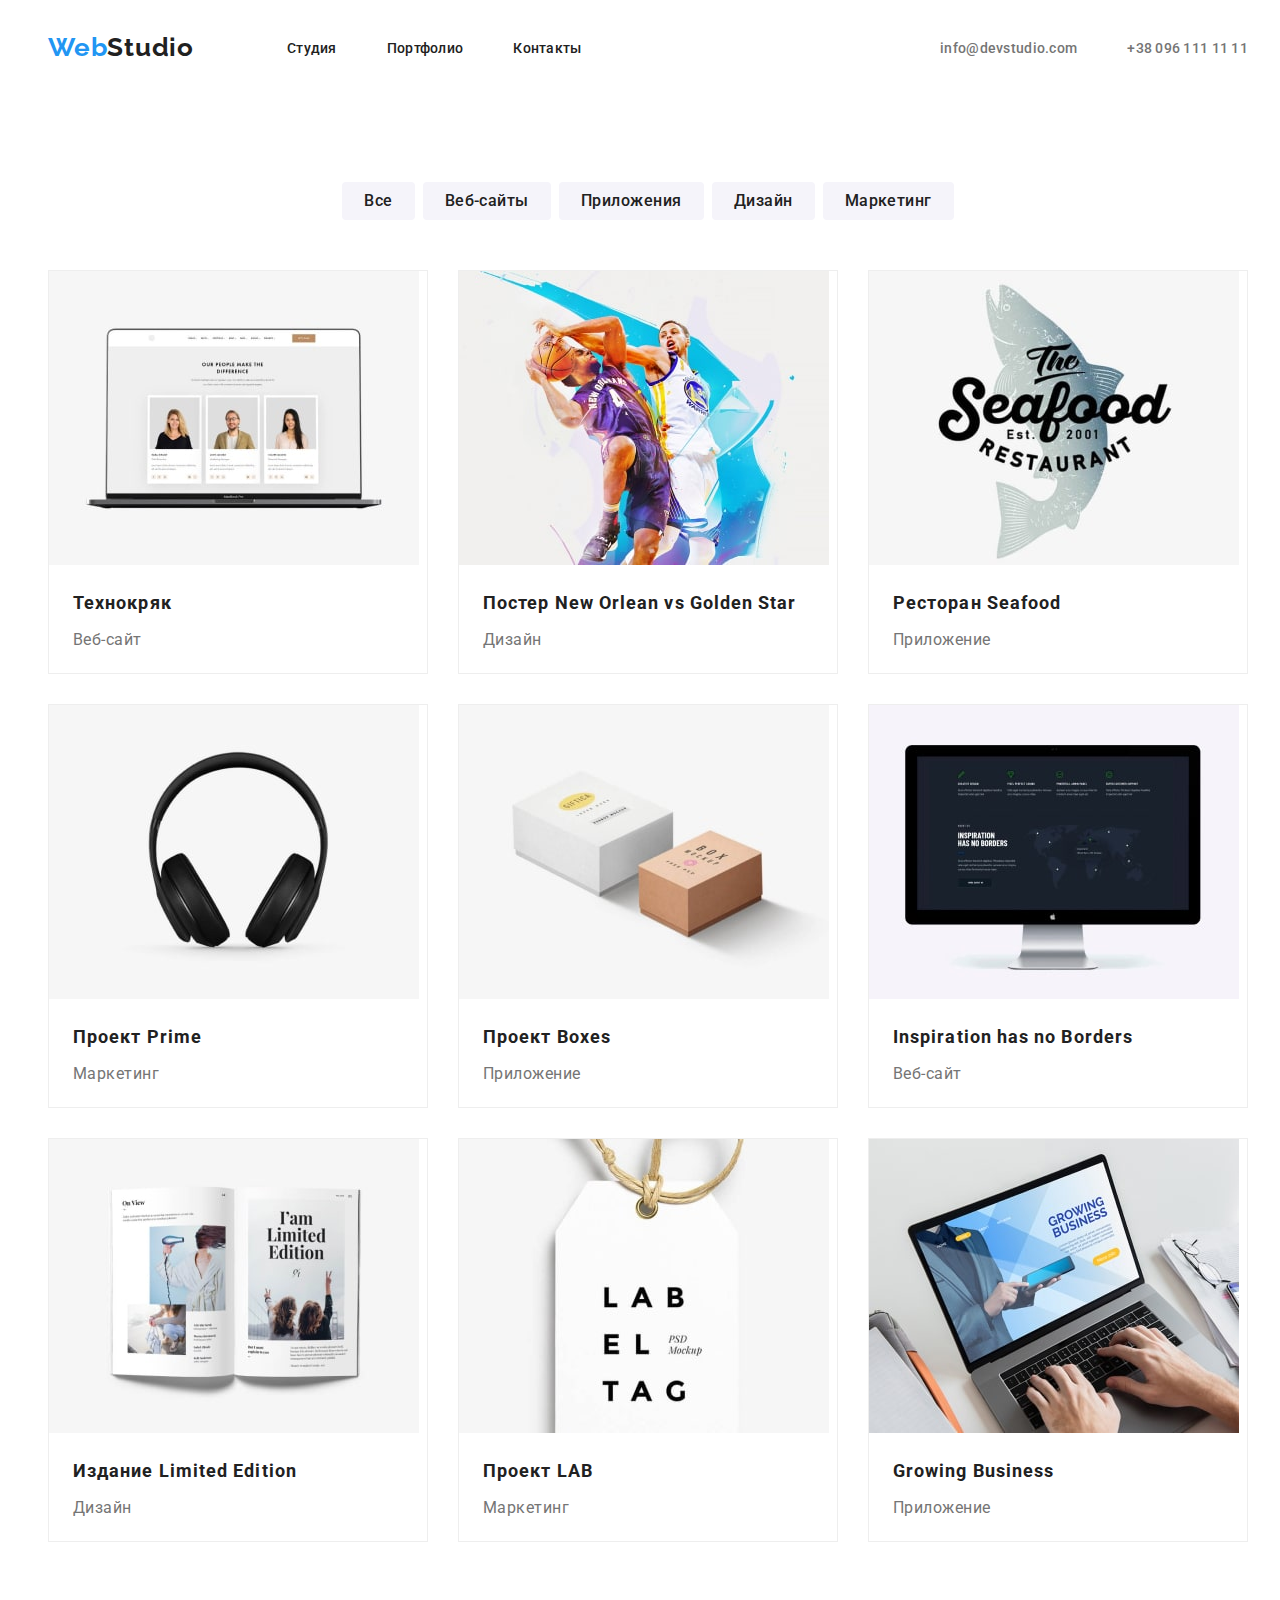
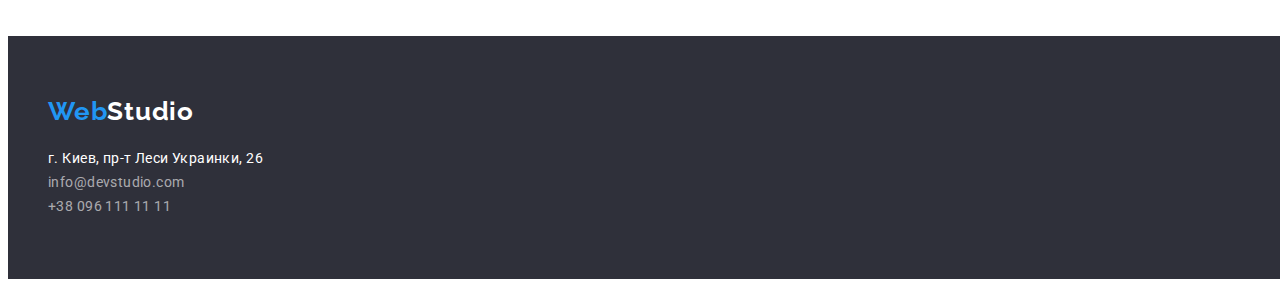
==== portfolio.html @ 4365dc34 "домашка" ====
<!DOCTYPE html>
<html lang="ru">

<head>
    <meta charset="UTF-8">
    <meta http-equiv="X-UA-Compatible" content="IE=edge">
    <meta name="viewport" content="width=device-width, initial-scale=1.0">
    <title>Портфолио</title>

    <link rel="preconnect" href="https://fonts.googleapis.com">
    <link rel="preconnect" href="https://fonts.gstatic.com" crossorigin>
    <link href="https://fonts.googleapis.com/css2?family=Raleway:wght@700&family=Roboto:wght@400;500;700;900&display=swap"
        rel="stylesheet">

    <link rel="stylesheet" href="https://cdnjs.cloudflare.com/ajax/libs/modern-normalize/1.1.0/modern-normalize.min.css" integrity="sha512-wpPYUAdjBVSE4KJnH1VR1HeZfpl1ub8YT/NKx4PuQ5NmX2tKuGu6U/JRp5y+Y8XG2tV+wKQpNHVUX03MfMFn9Q==" crossorigin="anonymous" referrerpolicy="no-referrer" />

    <link rel="stylesheet" href="./css/styles.css">
 
</head>

<body>

    <!-- Header part -->

    <header>

        <div class="container header-container">
            
             <nav class="main-block">
                
                 <a href="./index.html" class="main-block-logo main-logo"><span class="logo-word">Web</span>Studio</a>
 
                 <ul class="top-menu">
                     <li class="top-menu-item"> <a href="./index.html" class="top-menu-link">Студия</a> </li>
                     <li class="top-menu-item"> <a href="./portfolio.html" class="top-menu-link">Портфолио</a> </li>
                     <li class="top-menu-item"> <a href="#contacts" class="top-menu-link">Контакты</a> </li>
                 </ul>
 
             </nav>
 
                 <ul class="main-block-contacts">
                     
                     <li class="main-contacts email">
                         <a href="mailto:info@devstudio.com" class="main-block-contacts-link">info@devstudio.com</a> 
                     </li>
 
                     <li class="main-contacts tel">
                         <a href="tel:+380961111111" class="main-block-contacts-link">+38 096 111 11 11</a>
                     </li>
 
                 </ul>
 
         </div>
 
     </header>   


    <main>
        
            <section class="portfolio-section">

                <div  class="container">

                    <ul class="main-filter-list list">
                        <li class="main-filter-button">
                            <button type="button" class="main-filter-item">Все</button>
                        </li>
                        <li class="main-filter-button">
                            <button type="button" class="main-filter-item">Веб-сайты</button>
                        </li>
                        <li class="main-filter-button">
                            <button type="button" class="main-filter-item">Приложения</button>
                        </li>
                        <li class="main-filter-button">
                            <button type="button" class="main-filter-item">Дизайн</button>
                        </li>
                        <li class="main-filter-button">
                            <button type="button" class="main-filter-item">Маркетинг</button>
                        </li>
                    </ul>

                <h2 class="visually-hidden">Галерея</h2>

                    <ul class="portfolio-section-list list">
                        <li class="portfolio-section-item">
                            <a href="#">
                                <img src="./images/portfolio/img-1.jpg" alt="страница сайта" width="370" height="294">
                            </a>
                            <h3 class="portfolio-section-title">Технокряк</h3>
                            <p class="portfolio-section-text">Веб-сайт</p>
                        </li>

                        <li class="portfolio-section-item">
                            <a href="#">
                                <img src="./images/portfolio/img-2.jpg" alt="баскетболисты" width="370" height="294">
                            </a>
                            <h3 class="portfolio-section-title">Постер <span lang="en">New Orlean vs Golden Star</span></h3>
                            <p class="portfolio-section-text">Дизайн</p>
                        </li>

                        <li class="portfolio-section-item">
                            <a href="#">
                                <img src="./images/portfolio/img-3.jpg" alt="логотип ресторана" width="370" height="294">
                            </a>
                            <h3 class="portfolio-section-title">Ресторан <span lang="en">Seafood</span></h3>
                            <p class="portfolio-section-text">Приложение</p>
                        </li>
                        <li class="portfolio-section-item">
                            <a href="#">
                                <img src="./images/portfolio/img-4.jpg" alt="наушники" width="370" height="294">
                            </a>
                            <h3 class="portfolio-section-title">Проект <span lang="en">Prime</span></h3>
                            <p class="portfolio-section-text">Маркетинг</p>
                        </li>
                        <li class="portfolio-section-item">
                            <a href="#">
                                <img src="./images/portfolio/img-5.jpg" alt="бумажные коробочки" width="370" height="294">
                            </a>
                            <h3 class="portfolio-section-title">Проект <span lang="en">Boxes</span></h3>
                            <p class="portfolio-section-text">Приложение</p>
                        </li>
                        <li class="portfolio-section-item">
                            <a href="#">
                                <img src="./images/portfolio/img-6.jpg" alt="монитор" width="370" height="294">
                            </a>
                            <h3 class="portfolio-section-title" lang="en">Inspiration has no Borders</h3>
                            <p class="portfolio-section-text">Веб-сайт</p>
                        </li>
                        <li class="portfolio-section-item">
                            <a href="#">
                                <img src="./images/portfolio/img-7.jpg" alt="журнал" width="370" height="294">
                            </a>
                            <h3 class="portfolio-section-title">Издание <span lang="en">Limited Edition</span></h3>
                            <p class="portfolio-section-text">Дизайн</p>
                        </li>
                        <li class="portfolio-section-item">
                            <a href="#">
                                <img src="./images/portfolio/img-8.jpg" alt="бирка" width="370" height="294">
                            </a>
                            <h3 class="portfolio-section-title">Проект <span lang="en">LAB</span></h3>
                            <p class="portfolio-section-text">Маркетинг</p>
                        </li>
                        <li class="portfolio-section-item">
                            <a href="#">
                                <img src="./images/portfolio/img-9.jpg" alt="печатают на ноутбуке" width="370" height="294">
                            </a>
                            <h3 class="portfolio-section-title" lang="en">Growing Business</h3>
                            <p class="portfolio-section-text">Приложение</p>
                        </li>
                    </ul>

                </div>

            </section>

    </main>

    <!-- Footer part -->

    <footer id="contacts">

        <div class="container footer-container">
            
                <a href="./index.html" class="footer-block-logo main-logo"><span class="logo-word">Web</span>Studio</a>
           
            <ul class="footer-contacts-list">
                <li><a href="https://goo.gl/maps/fc3wBNUTPfA8hGUh7" class="footer-contacts-item adress">г. Киев, пр-т Леси Украинки, 26</a></li>
                <li><a href="mailto:info@devstudio.com" class="footer-contacts-item">info@devstudio.com</a></li>
                <li><a href="tel:+380961111111" class="footer-contacts-item">+38 096 111 11 11</a></li>
            </ul>

        </div>
                
    </footer>


</body>

</html>
---- css/styles.css ----
:root {
  --main-text-color: #212121;
  --second-text-color: #757575;
  --third-text-color: #ffffff;
  --main-background-color: #ffffff;
  --accent-color: #2196f3;
  --main-link-color: #757575;
  --portfolio-filter-color: #f5f4fa;
}

 /* Reset */

p,
h1,
h2,
h3,
h4,
h5,
h6 {
  margin: 0;
}

button {
  font-family: inherit;
  cursor: pointer;
}

ul {
  margin: 0;
  padding: 0;
  list-style: none;
}

img {
  display: block;
  max-width: 100%;
  height: auto;
}

/* Main Style */

.container {
  width: 1200px;
  padding-left: 15px;
  padding-right: 15px;
  margin: 0 auto;
}

.main-logo {
  font-family: "Raleway", sans-serif;
  font-weight: 700;
  font-size: 26px;
  line-height: 1.19;
  letter-spacing: 0.03em;
  text-decoration: none;
}

body {
  width: 100%;
  font-family: "Roboto", sans-serif;
  color: var(--main-text-color);
  text-decoration: none;
}

header {
  padding-top: 24px;
  padding-bottom: 25px;
}

.header-container {
  display: flex;
  align-items: center;
}

.main-block {
  display: flex;
  align-items: center;
}

.main-block-logo {
  color: var(--main-text-color);
  margin-right: 93px;
}

.logo-word {
  color: var(--accent-color);
}

.top-menu {
  text-decoration: none;
  list-style: none;
  display: flex;
}

.top-menu-item {
  margin-right: 50px;
}

.top-menu-item:last-child {
  margin-right: 0;
} 


.top-menu-link {
  font-family: "Roboto";
  font-weight: 500;
  font-size: 14px;
  line-height: 1.14;
  letter-spacing: 0.02em;
  color: var(--main-text-color);
  text-decoration: none;
  
}

.top-menu-link:hover,
.top-menu-link:focus {
  color: var(--accent-color);
}

.main-block-contacts {
  text-decoration: none;
  list-style: none;
  display: flex;
  margin-left: auto;
}

.main-block-contacts-link {
  font-style: normal;
  font-weight: 500;
  font-size: 14px;
  line-height: 1.14;
  letter-spacing: 0.02em;
  color: var(--main-link-color);
  text-decoration: none;
}

.main-block-contacts-link:hover,
.main-block-contacts-link:focus {
  color: var(--accent-color);
}

.email {
  margin-right: 50px;
}


/* Hero section */



.hero {
  width: 100%;
  left: 0px;
  top: 80px;
  background-color: #2f303a;
  /* padding: 200px 452px; */
}

.hero-section {
  padding: 200px;
}

.hero-text {
  font-weight: 900;
  font-size: 44px;
  line-height: 1.36;
  text-align: center;
  letter-spacing: 0.06em;
  text-transform: uppercase;
  color: var(--third-text-color);
  margin-right: auto;
  margin-left: auto;
  margin-bottom: 30px;
}

.button {
  width: 200px;
  height: 50px;
  left: 700px;
  top: 430px;
  background: var(--accent-color);
  box-shadow: 0px 4px 4px rgba(0, 0, 0, 0.15);
  border-radius: 4px;
  display: block;
  margin: 0 auto; 
}

.hero-section-btn {
  font-family: inherit;
  font-weight: bold;
  font-size: 16px;
  line-height: 1.88;
  align-items: center;
  text-align: center;
  letter-spacing: 0.06em;
  color: var(--third-text-color);
  cursor: pointer;
}

.button:hover {
  background: var(--main-background-color);
}

.hero-section-btn:hover {
  color: var(--main-text-color);
}

/* Properties section */

.visually-hidden {
  position: absolute;
  white-space: nowrap;
  width: 1px;
  height: 1px;
  overflow: hidden;
  border: 0;
  padding: 0;
  clip: rect(0 0 0 0);
  clip-path: inset(50%);
  margin: -1px;
}

.properties-section-list {
  list-style: none;
  padding-top: 94px;
  padding-bottom: 94px;
  display: flex;
  margin-right: -30px;
  margin-bottom: -30px;
}

.properties-section-item {
  flex-basis: calc(100% / 4 - 30px);
  margin-right: 30px;
  margin-bottom: 30px;
}

.properties-section-title {
  font-weight: 700;
  font-size: 14px;
  line-height: 1.14;
  letter-spacing: 0.03em;
  text-transform: uppercase;
  color: var(--main-text-color);
  margin-bottom: 10px;
}

.properties-section-text {
  min-width: 270px;
  font-size: 14px;
  line-height: 1.71;
  letter-spacing: 0.03em;
  color: var(--second-text-color);
}

/* Services section */

.services-section {
  margin-bottom: 94px;
}

.services-section-title {
  font-weight: 700;
  font-size: 36px;
  line-height: 1.17;
  letter-spacing: 0.03em;
  color: var(--main-text-color);
  text-align: center;
  margin-bottom: 50px;
}

.services-section-list {
  list-style: none;
  display: flex;
  margin-right: -30px;
  margin-bottom: -30px;
}

.services-section-item {
  flex-basis: calc(100% / 3 - 30px);
  margin-right: 30px;
  margin-bottom: 30px;
}

/* Team section */

.team-section {
  padding-top: 94px;
  padding-bottom: 94px;
}

.team-title {
  font-weight: 700;
  font-size: 36px;
  line-height: 1.17;
  letter-spacing: 0.03em;
  color: var(--main-text-color);
  text-align: center;
  margin-bottom: 50px;
}

.team-list {
  list-style: none;
  display: flex;
  margin-right: -30px;
  margin-bottom: -30px;
}

.team-item {
  flex-basis: calc(100% / 4 - 30px);
  margin-right: 30px;
  margin-bottom: 30px;
}

.team-member-photo {
   margin-bottom: 30px;
}

.team-member-name {
  font-weight: 500;
  font-size: 16px;
  line-height: 1.19;
  text-align: center;
  letter-spacing: 0.03em;
  color: var(--main-text-color);
  margin-bottom: 10px;
}

.team-member-profession {
  font-size: 16px;
  line-height: 1.19;
  text-align: center;
  letter-spacing: 0.03em;
  color: var(--second-text-color);
}

/* Footer section */

footer {
  left: 0px;
  background: #2f303a;
}

.footer-container {
padding-top: 60px;
padding-bottom: 60px;
}

.footer-block-logo {
  color: var(--third-text-color);
}

.footer-contacts-list {
  list-style: none;
  margin-top: 20px;
}

.footer-contacts-item {
  font-size: 14px;
  line-height: 1.71;
  text-decoration: none;
  letter-spacing: 0.03em;
  color: rgba(255, 255, 255, 0.6);
  margin-bottom: 9px;
}

.footer-contacts-item:last-child {
  margin-bottom: 0;
}

.adress {
  color: var(--third-text-color);
}

.footer-contacts-item:hover,
.footer-contacts-item:focus {
  color: var(--third-text-color);
}

/* Portfolio */

.list {
  list-style: none;
}

.main-filter-list {
  display: flex;
}

.main-filter-item {
  font-family: inherit;
  background: var(--portfolio-filter-color);
  color: var(--main-text-color);
  font-weight: 500;
  font-size: 16px;
  line-height: 1.62;
  text-align: center;
  letter-spacing: 0.03em;
  cursor: pointer;
  border-radius: 4px;
  border: 0;
  padding-top: 6px;
  padding-bottom: 6px;
  padding-right: 22px;
  padding-left: 22px;
}

.main-filter-item:hover,
.main-filter-item:focus {
  background: var(--accent-color);
  color: var(--third-text-color);
}

.portfolio-section {
  padding-top: 94px;
  padding-bottom: 94px;
}

.main-filter-list {
  margin-bottom: 50px;
  justify-content: center;

}

.main-filter-button {
  margin-right: 8px;
}

.main-filter-button:last-child {
  margin-right: 0px;
}

.portfolio-section-list {
  display: flex;
  flex-wrap: wrap;
  margin-right: -30px;
  margin-bottom: -30px;
}

.portfolio-section-item {
  width: 370px;
  height: 404px;
  left: 215px;
  top: 262px;
  background: #FFFFFF;
  border: 1px solid #EEEEEE;
  box-sizing: border-box;
  flex-basis: calc(100% / 3 - 30px);
  margin-right: 30px;
  margin-bottom: 30px;
}

.portfolio-section-title {
  font-size: 18px;
  line-height: 2;
  letter-spacing: 0.06em;
  color: var(--main-text-color);
  margin-top: 20px;
  margin-left: 24px;
  margin-bottom: 4px;
}

.portfolio-section-text {
  font-size: 16px;
  line-height: 1.87;
  letter-spacing: 0.03em;
  color: var(--second-text-color);
  margin-left: 24px;
  margin-bottom: 20px;
}
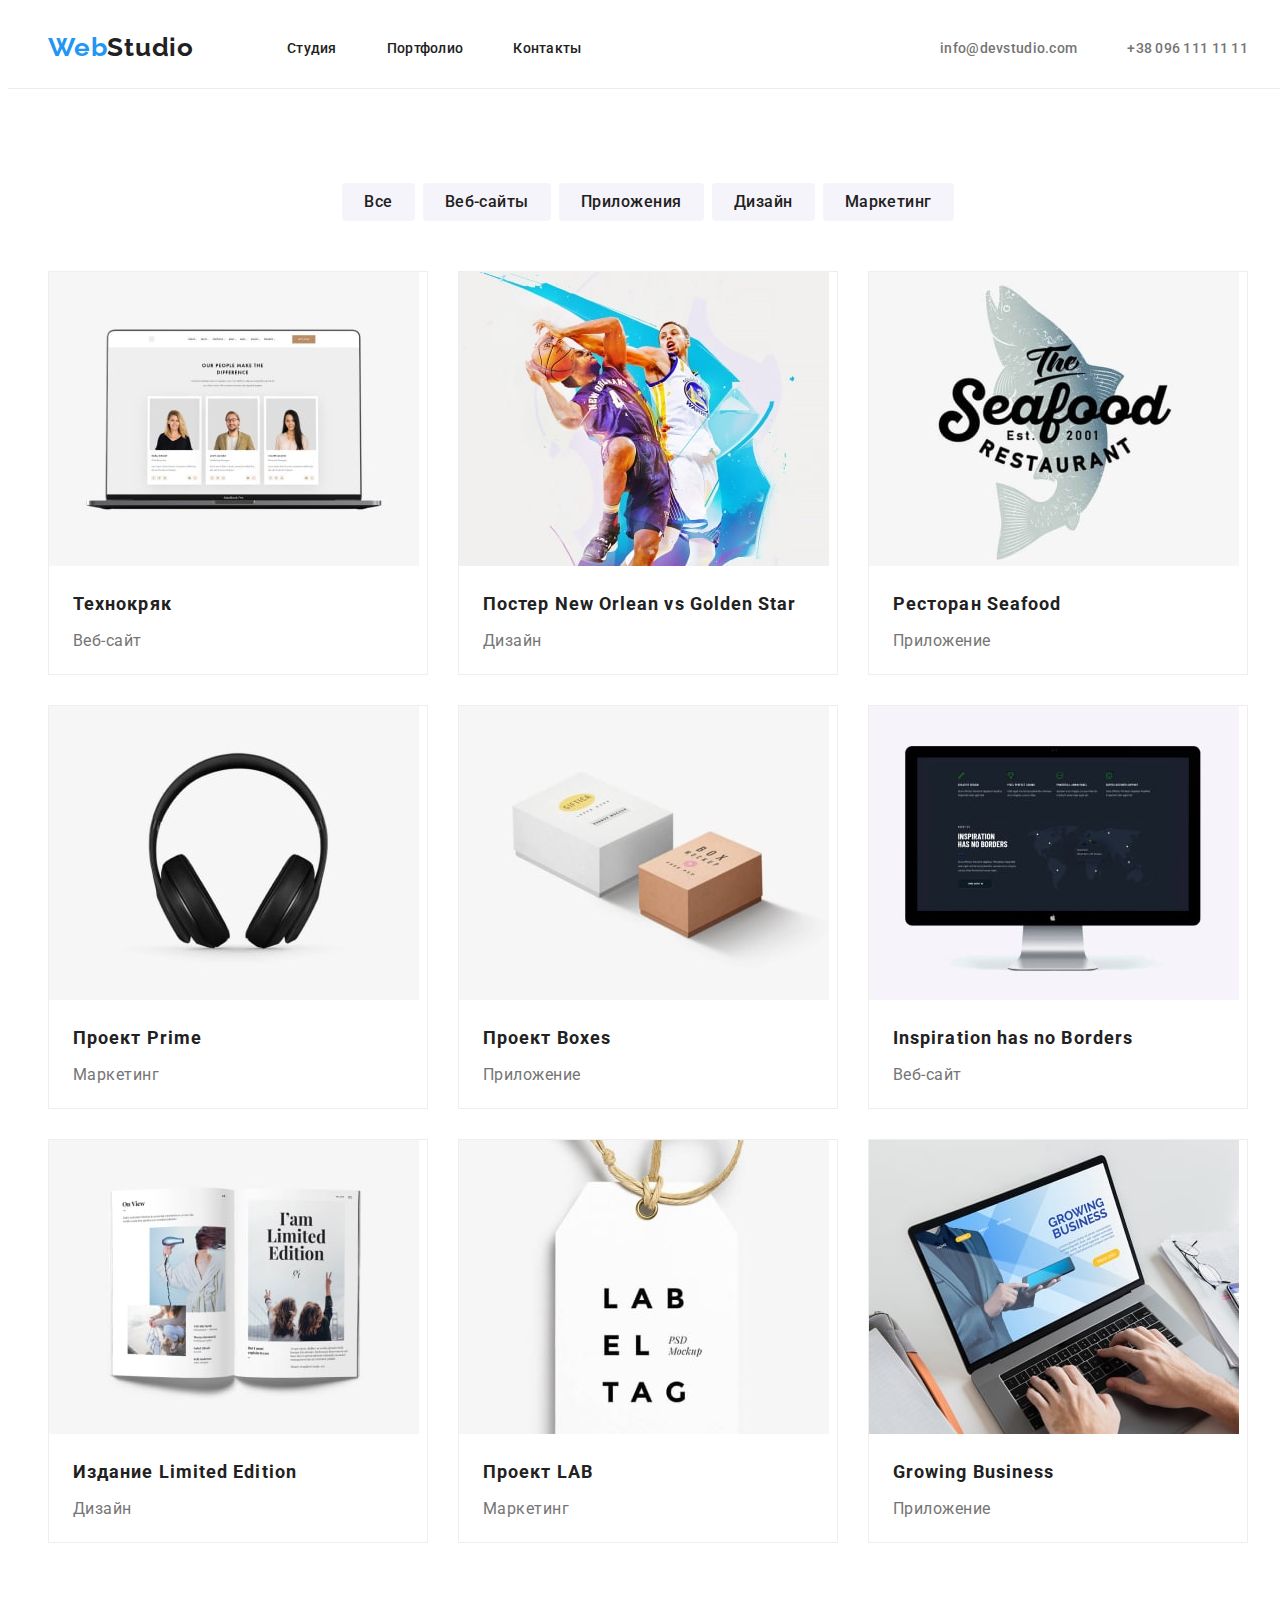
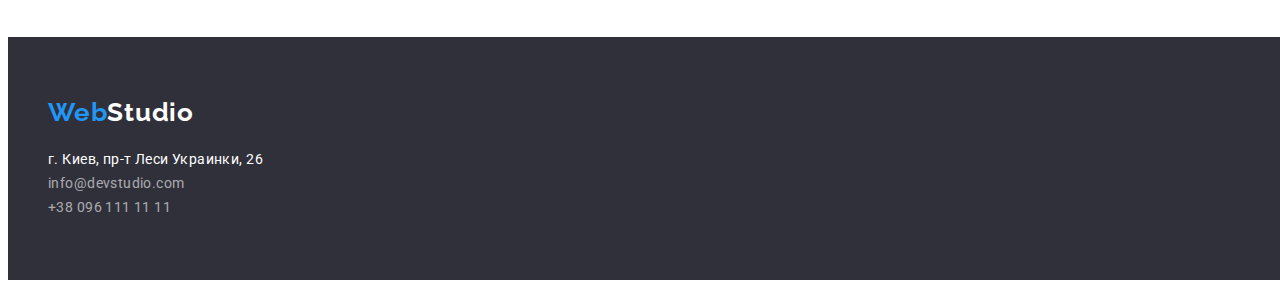
==== commit 8ffd070b: "добавляет последние изменения в дз" ====
--- a/portfolio.html
+++ b/portfolio.html
@@ -22,7 +22,7 @@
 
     <!-- Header part -->
 
-    <header>
+    <header class="portfolio-header">
 
         <div class="container header-container">
             
--- a/css/styles.css
+++ b/css/styles.css
@@ -220,10 +220,13 @@
   margin: -1px;
 }
 
-.properties-section-list {
-  list-style: none;
+.properties-section {
   padding-top: 94px;
   padding-bottom: 94px;
+}
+
+.properties-section-list {
+  list-style: none;
   display: flex;
   margin-right: -30px;
   margin-bottom: -30px;
@@ -256,7 +259,7 @@
 /* Services section */
 
 .services-section {
-  margin-bottom: 94px;
+  padding-bottom: 94px;
 }
 
 .services-section-title {
@@ -307,6 +310,14 @@
 }
 
 .team-item {
+  width: 270px;
+  height: 368px;
+  left: 215px;
+  top: 1635px;
+  background: var(--main-background-color);
+  box-shadow: 0px 1px 3px rgba(0, 0, 0, 0.12), 0px 1px 1px rgba(0, 0, 0, 0.14), 0px 2px 1px rgba(0, 0, 0, 0.2);
+  border-radius: 0px 0px 4px 4px;
+
   flex-basis: calc(100% / 4 - 30px);
   margin-right: 30px;
   margin-bottom: 30px;
@@ -378,6 +389,10 @@
 }
 
 /* Portfolio */
+
+.portfolio-header {
+  border-bottom: 1px solid #ECECEC;
+}
 
 .list {
   list-style: none;
@@ -442,7 +457,7 @@
   height: 404px;
   left: 215px;
   top: 262px;
-  background: #FFFFFF;
+  background: var(--main-background-color);
   border: 1px solid #EEEEEE;
   box-sizing: border-box;
   flex-basis: calc(100% / 3 - 30px);
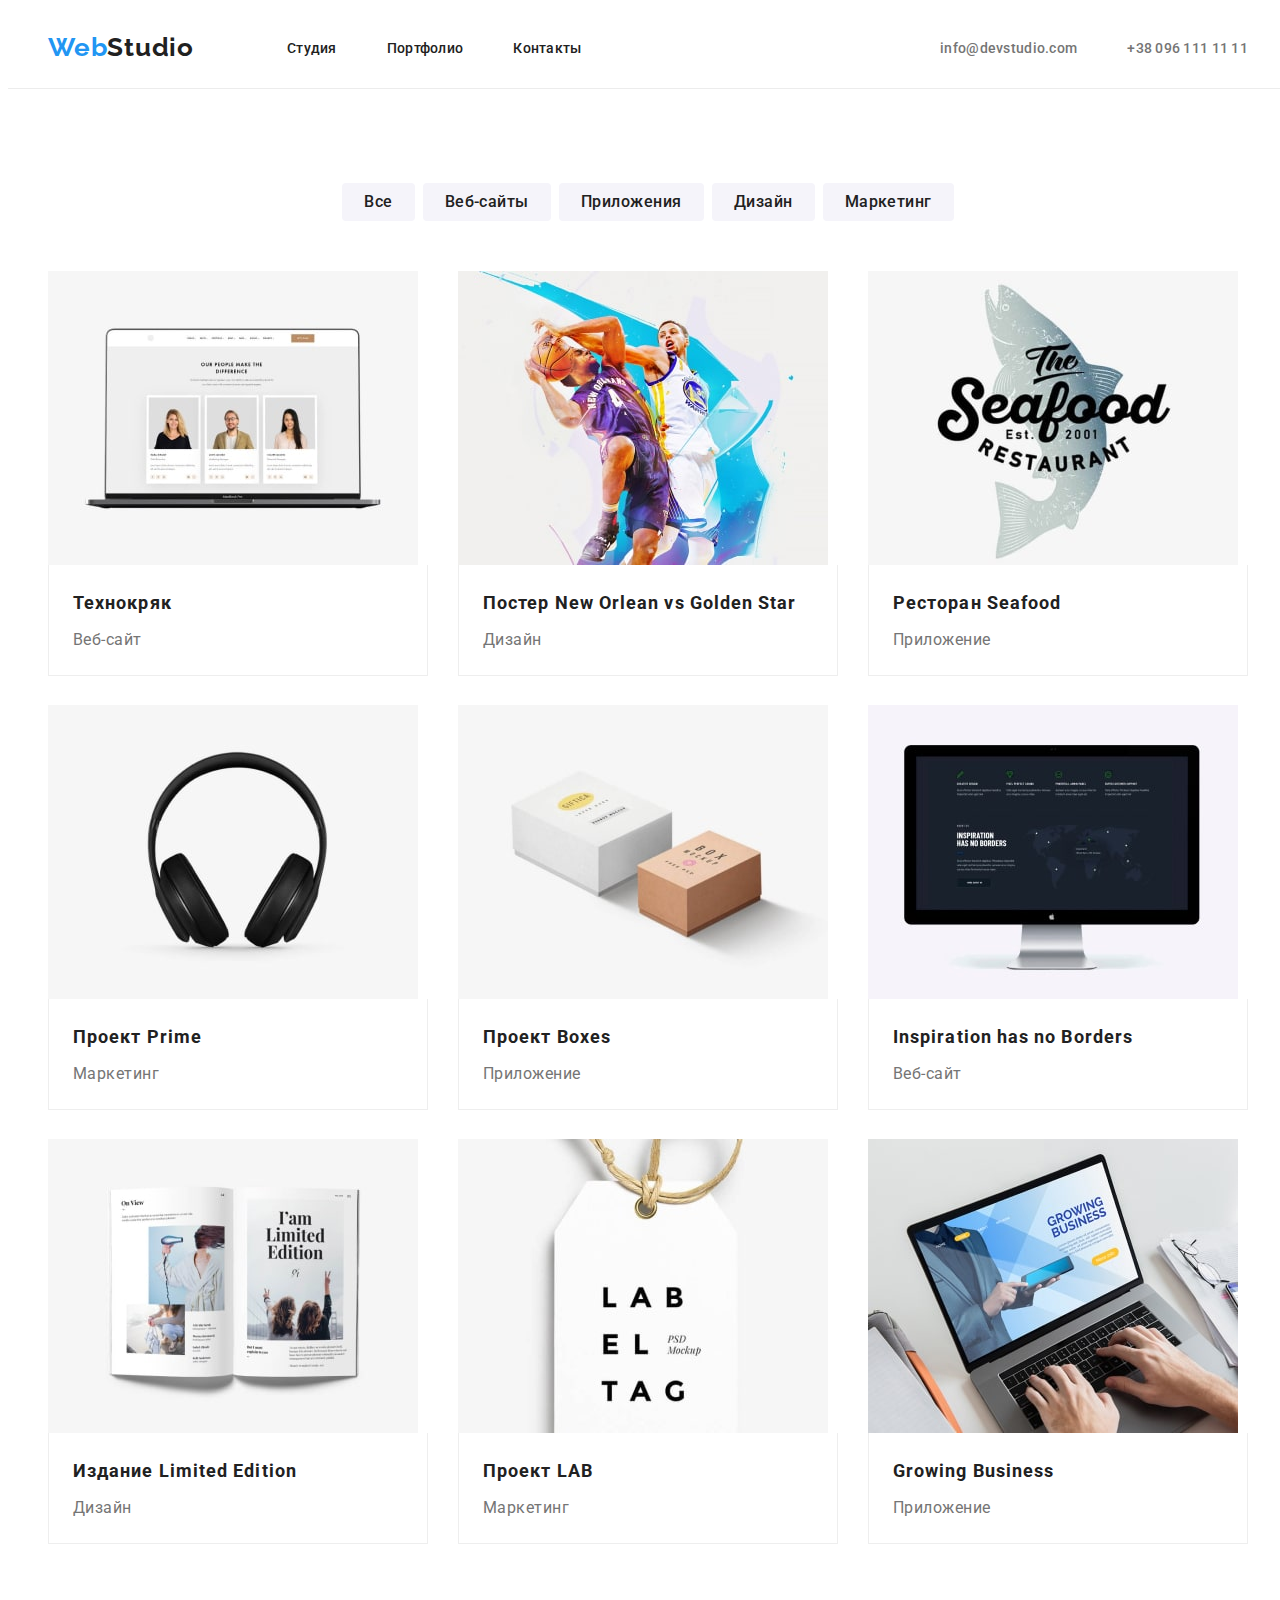
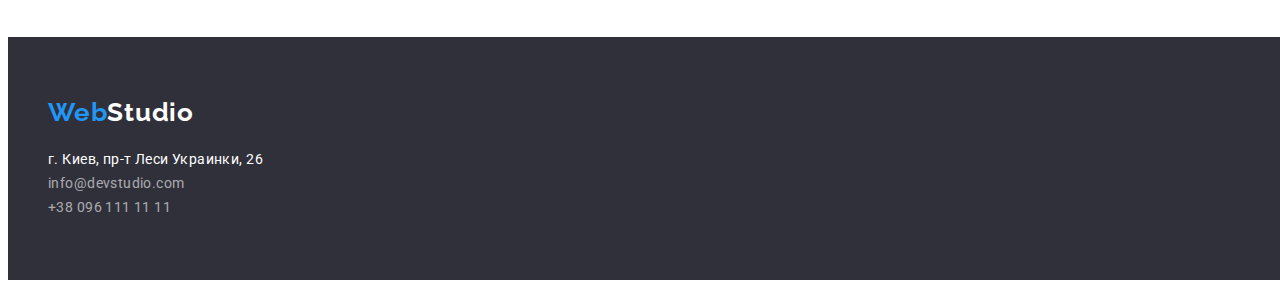
==== commit 24ef0b10: "доработки" ====
--- a/portfolio.html
+++ b/portfolio.html
@@ -84,68 +84,86 @@
                     <ul class="portfolio-section-list list">
                         <li class="portfolio-section-item">
                             <a href="#">
-                                <img src="./images/portfolio/img-1.jpg" alt="страница сайта" width="370" height="294">
+                                <img src="./images/portfolio/img-1.jpg" class="portfolio-img" alt="страница сайта" width="370" height="294">
                             </a>
-                            <h3 class="portfolio-section-title">Технокряк</h3>
-                            <p class="portfolio-section-text">Веб-сайт</p>
+                            <div class="p-item-name">
+                                <h3 class="portfolio-section-title">Технокряк</h3>
+                                <p class="portfolio-section-text">Веб-сайт</p>
+                            </div>
                         </li>
 
                         <li class="portfolio-section-item">
                             <a href="#">
-                                <img src="./images/portfolio/img-2.jpg" alt="баскетболисты" width="370" height="294">
+                                <img src="./images/portfolio/img-2.jpg" class="portfolio-img" alt="баскетболисты" width="370" height="294">
                             </a>
-                            <h3 class="portfolio-section-title">Постер <span lang="en">New Orlean vs Golden Star</span></h3>
-                            <p class="portfolio-section-text">Дизайн</p>
+                            <div class="p-item-name">
+                                <h3 class="portfolio-section-title">Постер <span lang="en">New Orlean vs Golden Star</span></h3>
+                                <p class="portfolio-section-text">Дизайн</p>
+                            </div>
                         </li>
 
                         <li class="portfolio-section-item">
                             <a href="#">
-                                <img src="./images/portfolio/img-3.jpg" alt="логотип ресторана" width="370" height="294">
+                                <img src="./images/portfolio/img-3.jpg" class="portfolio-img" alt="логотип ресторана" width="370" height="294">
                             </a>
-                            <h3 class="portfolio-section-title">Ресторан <span lang="en">Seafood</span></h3>
-                            <p class="portfolio-section-text">Приложение</p>
+                            <div class="p-item-name">
+                                <h3 class="portfolio-section-title">Ресторан <span lang="en">Seafood</span></h3>
+                                <p class="portfolio-section-text">Приложение</p>
+                            </div>
                         </li>
                         <li class="portfolio-section-item">
                             <a href="#">
                                 <img src="./images/portfolio/img-4.jpg" alt="наушники" width="370" height="294">
                             </a>
-                            <h3 class="portfolio-section-title">Проект <span lang="en">Prime</span></h3>
-                            <p class="portfolio-section-text">Маркетинг</p>
+                            <div class="p-item-name">
+                                <h3 class="portfolio-section-title">Проект <span lang="en">Prime</span></h3>
+                                <p class="portfolio-section-text">Маркетинг</p>
+                            </div>
                         </li>
                         <li class="portfolio-section-item">
                             <a href="#">
                                 <img src="./images/portfolio/img-5.jpg" alt="бумажные коробочки" width="370" height="294">
                             </a>
-                            <h3 class="portfolio-section-title">Проект <span lang="en">Boxes</span></h3>
-                            <p class="portfolio-section-text">Приложение</p>
+                            <div class="p-item-name">
+                                <h3 class="portfolio-section-title">Проект <span lang="en">Boxes</span></h3>
+                                <p class="portfolio-section-text">Приложение</p>
+                            </div>
                         </li>
                         <li class="portfolio-section-item">
                             <a href="#">
                                 <img src="./images/portfolio/img-6.jpg" alt="монитор" width="370" height="294">
                             </a>
-                            <h3 class="portfolio-section-title" lang="en">Inspiration has no Borders</h3>
-                            <p class="portfolio-section-text">Веб-сайт</p>
+                            <div class="p-item-name">
+                                <h3 class="portfolio-section-title" lang="en">Inspiration has no Borders</h3>
+                                <p class="portfolio-section-text">Веб-сайт</p>
+                            </div>
                         </li>
                         <li class="portfolio-section-item">
                             <a href="#">
                                 <img src="./images/portfolio/img-7.jpg" alt="журнал" width="370" height="294">
                             </a>
-                            <h3 class="portfolio-section-title">Издание <span lang="en">Limited Edition</span></h3>
-                            <p class="portfolio-section-text">Дизайн</p>
+                            <div class="p-item-name">
+                                <h3 class="portfolio-section-title">Издание <span lang="en">Limited Edition</span></h3>
+                                <p class="portfolio-section-text">Дизайн</p>
+                            </div>
                         </li>
                         <li class="portfolio-section-item">
                             <a href="#">
                                 <img src="./images/portfolio/img-8.jpg" alt="бирка" width="370" height="294">
                             </a>
-                            <h3 class="portfolio-section-title">Проект <span lang="en">LAB</span></h3>
-                            <p class="portfolio-section-text">Маркетинг</p>
+                            <div class="p-item-name">
+                                <h3 class="portfolio-section-title">Проект <span lang="en">LAB</span></h3>
+                                <p class="portfolio-section-text">Маркетинг</p>
+                            </div>
                         </li>
                         <li class="portfolio-section-item">
                             <a href="#">
                                 <img src="./images/portfolio/img-9.jpg" alt="печатают на ноутбуке" width="370" height="294">
                             </a>
-                            <h3 class="portfolio-section-title" lang="en">Growing Business</h3>
-                            <p class="portfolio-section-text">Приложение</p>
+                            <div class="p-item-name">
+                                <h3 class="portfolio-section-title" lang="en">Growing Business</h3>
+                                <p class="portfolio-section-text">Приложение</p>
+                            </div>
                         </li>
                     </ul>
 
--- a/css/styles.css
+++ b/css/styles.css
@@ -458,11 +458,22 @@
   left: 215px;
   top: 262px;
   background: var(--main-background-color);
-  border: 1px solid #EEEEEE;
-  box-sizing: border-box;
+  
   flex-basis: calc(100% / 3 - 30px);
   margin-right: 30px;
   margin-bottom: 30px;
+}
+
+.portfolio-img {
+margin-bottom: 0;
+}
+
+.p-item-name {
+  padding-top: 20px;
+  border-left: 1px solid #EEEEEE;
+  border-bottom: 1px solid #EEEEEE;
+  border-right: 1px solid #EEEEEE;
+  /* box-sizing: border-box; */
 }
 
 .portfolio-section-title {
@@ -470,7 +481,6 @@
   line-height: 2;
   letter-spacing: 0.06em;
   color: var(--main-text-color);
-  margin-top: 20px;
   margin-left: 24px;
   margin-bottom: 4px;
 }
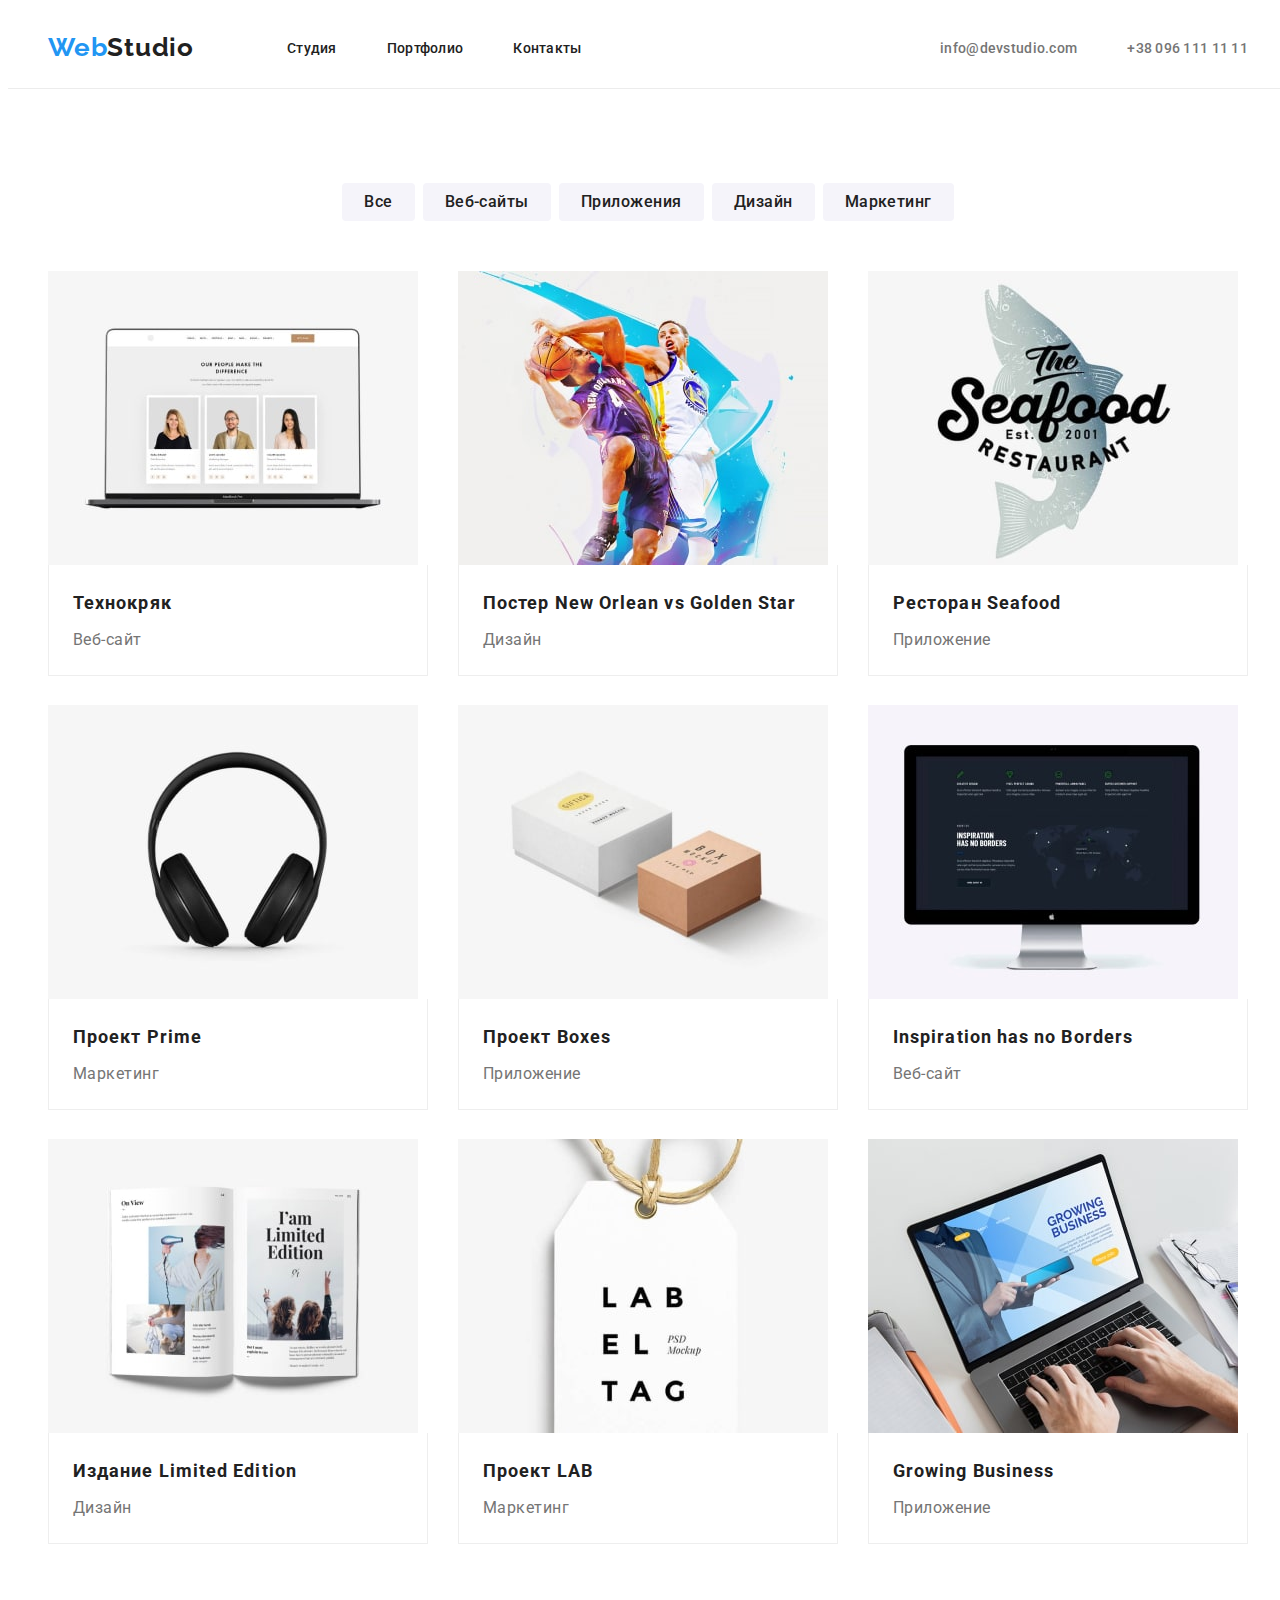
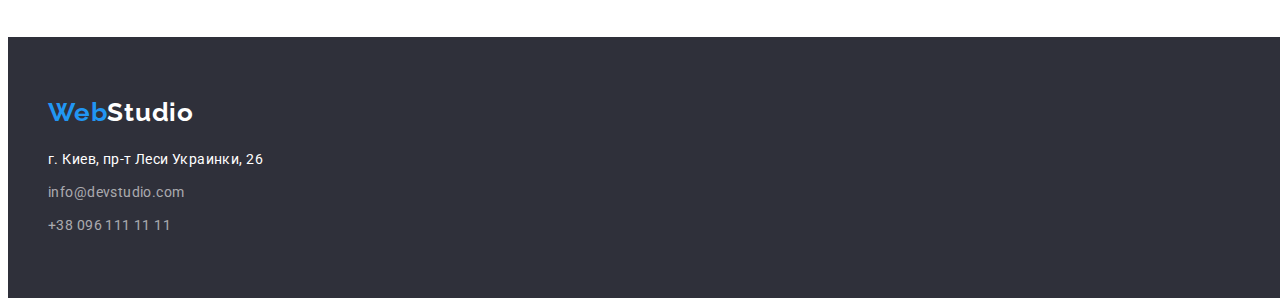
==== commit 52d1c2b9: "правки по ДЗ" ====
--- a/portfolio.html
+++ b/portfolio.html
@@ -175,23 +175,22 @@
 
     <!-- Footer part -->
 
-    <footer id="contacts">
+    <footer id="contacts" class="footer-container">
 
-        <div class="container footer-container">
+        <div class="container">
             
                 <a href="./index.html" class="footer-block-logo main-logo"><span class="logo-word">Web</span>Studio</a>
-           
+        
             <ul class="footer-contacts-list">
-                <li><a href="https://goo.gl/maps/fc3wBNUTPfA8hGUh7" class="footer-contacts-item adress">г. Киев, пр-т Леси Украинки, 26</a></li>
-                <li><a href="mailto:info@devstudio.com" class="footer-contacts-item">info@devstudio.com</a></li>
-                <li><a href="tel:+380961111111" class="footer-contacts-item">+38 096 111 11 11</a></li>
+                <li class="footer-contacts"><a href="https://goo.gl/maps/fc3wBNUTPfA8hGUh7" class="footer-contacts-item adress">г. Киев, пр-т Леси Украинки, 26</a></li>
+                <li class="footer-contacts"><a href="mailto:info@devstudio.com" class="footer-contacts-item">info@devstudio.com</a></li>
+                <li class="footer-contacts"><a href="tel:+380961111111" class="footer-contacts-item">+38 096 111 11 11</a></li>
             </ul>
 
         </div>
                 
-    </footer>
-
+        </footer>
 
 </body>
-
+    
 </html>--- a/css/styles.css
+++ b/css/styles.css
@@ -157,10 +157,12 @@
 }
 
 .hero-section {
-  padding: 200px;
+  padding-top: 200px;
+  padding-bottom: 200px;
 }
 
 .hero-text {
+  width: 696px;
   font-weight: 900;
   font-size: 44px;
   line-height: 1.36;
@@ -324,7 +326,13 @@
 }
 
 .team-member-photo {
-   margin-bottom: 30px;
+   /* margin-bottom: 30px; */
+}
+
+.team-member-info {
+  min-width: 151px;
+  padding-top: 30px;
+  padding-bottom: 30px;
 }
 
 .team-member-name {
@@ -366,17 +374,20 @@
   margin-top: 20px;
 }
 
+.footer-contacts {
+  margin-bottom: 9px;
+}
+
+.footer-contacts:last-child {
+  margin-bottom: 0;
+}
+
 .footer-contacts-item {
   font-size: 14px;
   line-height: 1.71;
   text-decoration: none;
   letter-spacing: 0.03em;
   color: rgba(255, 255, 255, 0.6);
-  margin-bottom: 9px;
-}
-
-.footer-contacts-item:last-child {
-  margin-bottom: 0;
 }
 
 .adress {
@@ -469,11 +480,11 @@
 }
 
 .p-item-name {
-  padding-top: 20px;
+  padding: 20px 24px;
   border-left: 1px solid #EEEEEE;
   border-bottom: 1px solid #EEEEEE;
   border-right: 1px solid #EEEEEE;
-  /* box-sizing: border-box; */
+  box-sizing: border-box;
 }
 
 .portfolio-section-title {
@@ -481,8 +492,9 @@
   line-height: 2;
   letter-spacing: 0.06em;
   color: var(--main-text-color);
-  margin-left: 24px;
   margin-bottom: 4px;
+
+
 }
 
 .portfolio-section-text {
@@ -490,6 +502,6 @@
   line-height: 1.87;
   letter-spacing: 0.03em;
   color: var(--second-text-color);
-  margin-left: 24px;
-  margin-bottom: 20px;
-}
+  /* margin-left: 24px;
+  margin-bottom: 20px; */
+}
